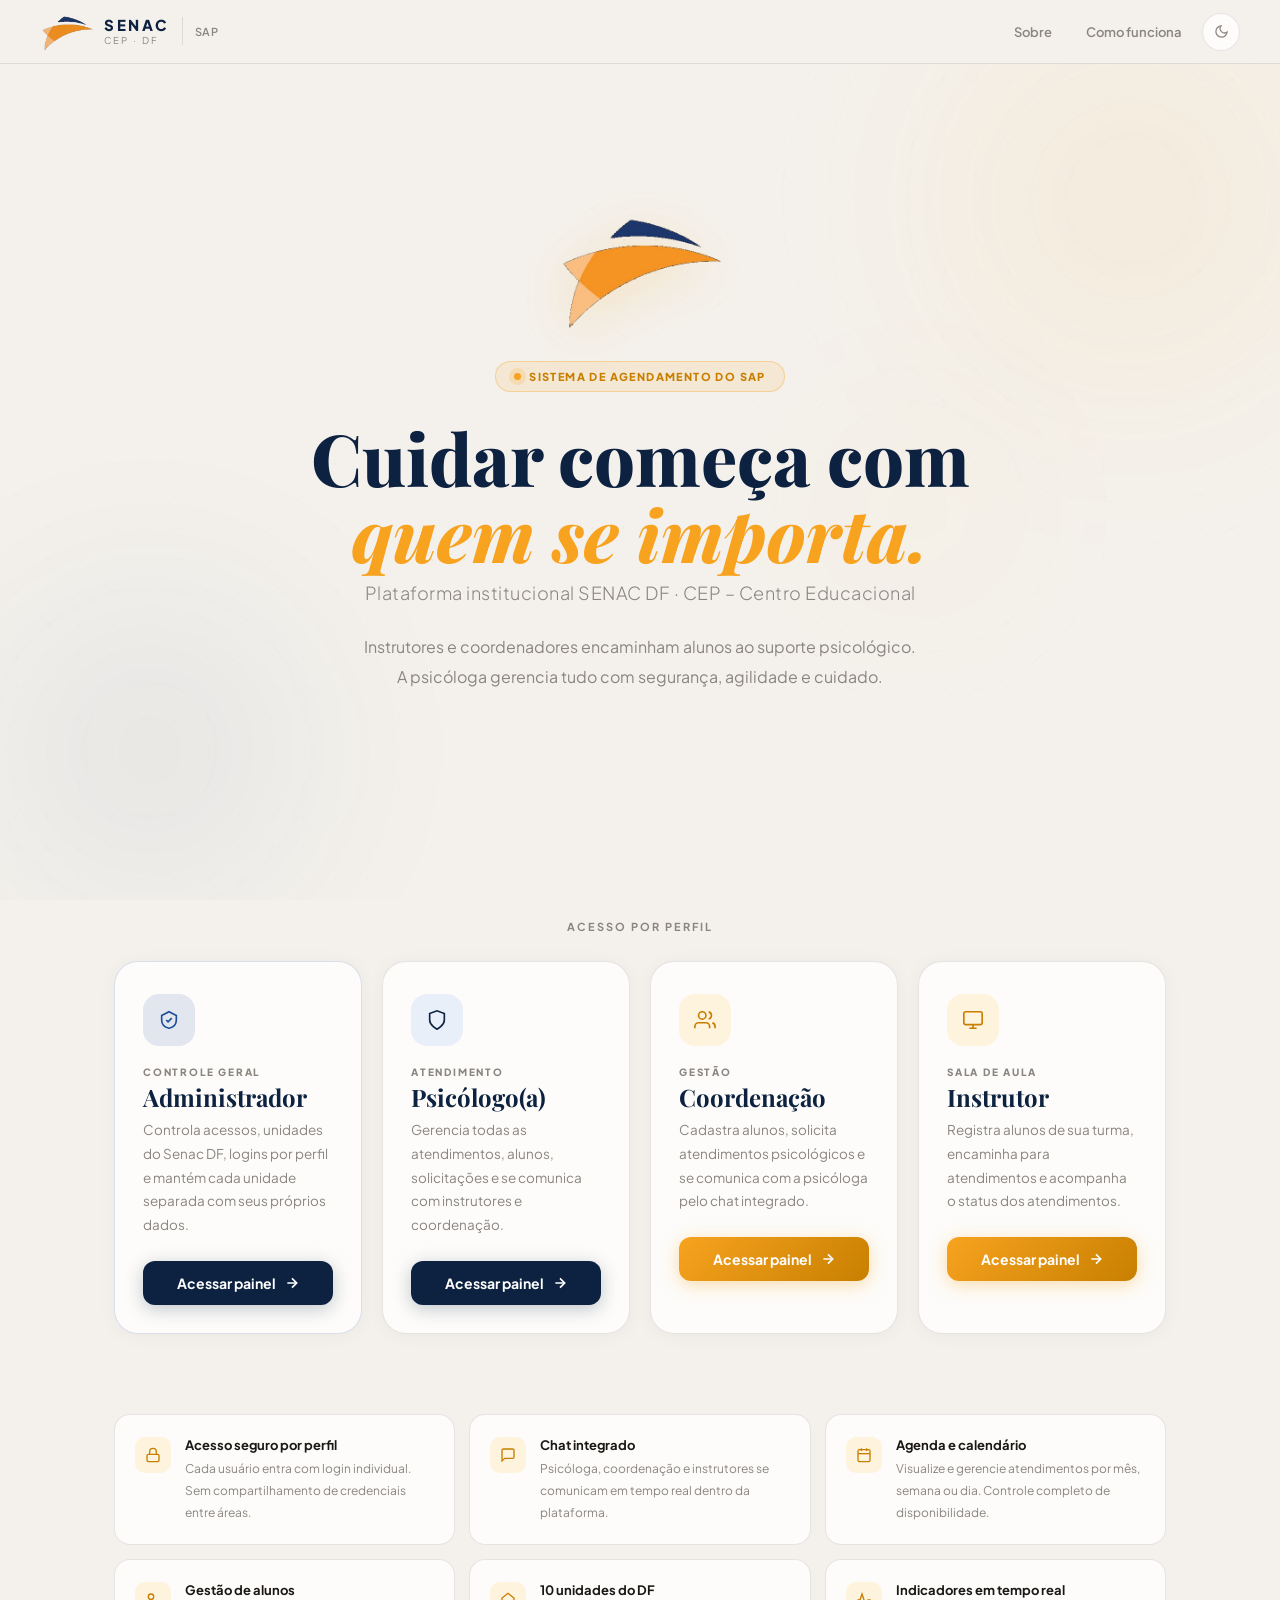
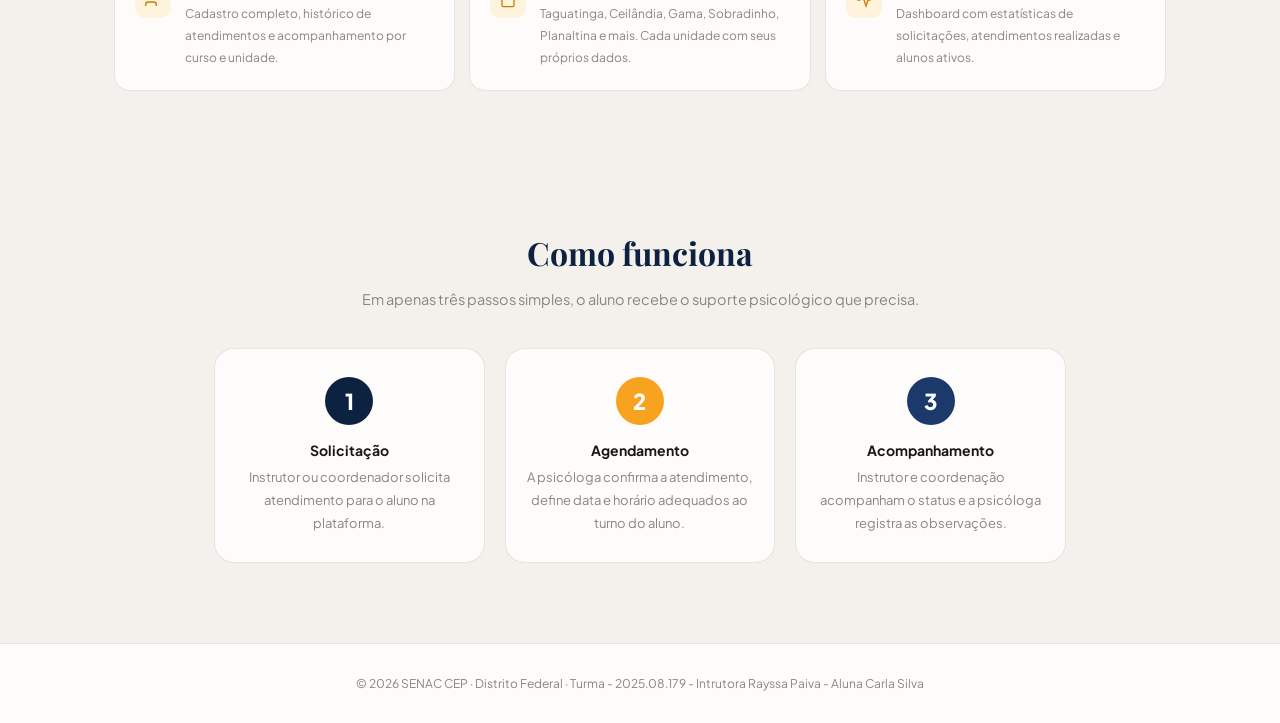
==== index.html @ 50d4f81c "Add files via upload" ====
<!DOCTYPE html>
<html lang="pt-BR">
<head>
  <meta charset="UTF-8"><meta name="viewport" content="width=device-width,initial-scale=1.0">
  <title>SAP SENAC DF — Sistema de Apoio Psicológico</title>
  <link rel="preconnect" href="https://fonts.googleapis.com">
  <link href="https://fonts.googleapis.com/css2?family=Playfair+Display:ital,wght@0,700;0,800;1,700&family=Plus+Jakarta+Sans:wght@300;400;500;600;700;800&display=swap" rel="stylesheet">
  <link rel="stylesheet" href="css/index.css">
</head>
<body>

<!-- TOPNAV -->
<nav class="topnav">
  <div class="topnav-brand">
    <div class="topnav-logo">
<img class="topnav-senac-svg" src="senasc.png" alt="Logo do Senac em PNG">
      <div>
        <div class="topnav-name">SENAC</div>
        <div class="topnav-sub">CEP · DF</div>
      </div>
    </div>
    <div class="topnav-divider"></div>
    <span style="font-size:11px;font-weight:600;color:var(--ink-soft);letter-spacing:.5px">SAP</span>
  </div>
  <div class="topnav-links">
    <a class="topnav-link" href="#sobre">Sobre</a>
    <a class="topnav-link" href="#como-funciona">Como funciona</a>
    <button class="btn-theme" onclick="toggleTheme()">
      <svg id="ico-moon" viewBox="0 0 24 24"><path d="M21 12.79A9 9 0 1 1 11.21 3 7 7 0 0 0 21 12.79z"/></svg>
      <svg id="ico-sun" style="display:none" viewBox="0 0 24 24"><circle cx="12" cy="12" r="5"/><line x1="12" y1="1" x2="12" y2="3"/><line x1="12" y1="21" x2="12" y2="23"/><line x1="4.22" y1="4.22" x2="5.64" y2="5.64"/><line x1="18.36" y1="18.36" x2="19.78" y2="19.78"/><line x1="1" y1="12" x2="3" y2="12"/><line x1="21" y1="12" x2="23" y2="12"/></svg>
    </button>
  </div>
</nav>

<!-- HERO -->
<section class="hero">
  <div class="hero-bg">
    <div class="hero-grid"></div>
    <div class="hero-blob hero-blob-1"></div>
    <div class="hero-blob hero-blob-2"></div>
    <div class="hero-blob hero-blob-3"></div>
  </div>
  <div class="hero-inner">
    <div class="hero-logo-wrap">
<img class="hero-logo-svg" src="senasc.png" alt="Logo do Senac em PNG">
    </div>
    <div class="hero-badge"><span class="hero-badge-dot"></span>Sistema de Agendamento do SAP</div>
    <h1 class="hero-title">Cuidar começa com<em>quem se importa.</em></h1>
    <p class="hero-title-line2">Plataforma institucional SENAC DF · CEP – Centro Educacional</p>
    <p class="hero-desc">Instrutores e coordenadores encaminham alunos ao suporte psicológico. A psicóloga gerencia tudo com segurança, agilidade e cuidado.</p>
  </div>
</section>

<!-- CARDS -->
<section class="cards-section">
  <p class="cards-label">Acesso por perfil</p>
  <div class="cards-grid">


    <!-- ADMINISTRADOR -->
    <div class="role-card card-admin">
      <div class="card-icon-wrap icon-admin">
        <svg viewBox="0 0 24 24"><path d="M12 3l8 4v5c0 5-3.5 8-8 9-4.5-1-8-4-8-9V7l8-4z"/><path d="M9 12l2 2 4-4"/></svg>
      </div>
      <div class="card-kicker">Controle geral</div>
      <div class="card-name">Administrador</div>
      <div class="card-desc">Controla acessos, unidades do Senac DF, logins por perfil e mantém cada unidade separada com seus próprios dados.</div>
      <button class="card-btn btn-navy" onclick="window.location.href='index.html?perfil=administrador'">
        Acessar painel
        <svg viewBox="0 0 24 24"><line x1="5" y1="12" x2="19" y2="12"/><polyline points="12 5 19 12 12 19"/></svg>
      </button>
    </div>

    <!-- PSICÓLOGO -->
    <div class="role-card card-psico">
      <div class="card-icon-wrap icon-psico">
        <svg viewBox="0 0 24 24"><path d="M12 22s8-4 8-10V5l-8-3-8 3v7c0 6 8 10 8 10z"/></svg>
      </div>
      <div class="card-kicker">Atendimento</div>
      <div class="card-name">Psicólogo(a)</div>
      <div class="card-desc">Gerencia todas as atendimentos, alunos, solicitações e se comunica com instrutores e coordenação.</div>
      <button class="card-btn btn-navy" onclick="window.location.href='index.html?perfil=psicologa'">
        Acessar painel
        <svg viewBox="0 0 24 24"><line x1="5" y1="12" x2="19" y2="12"/><polyline points="12 5 19 12 12 19"/></svg>
      </button>
    </div>

    <!-- COORDENAÇÃO -->
    <div class="role-card card-coord">
      <div class="card-icon-wrap icon-coord">
        <svg viewBox="0 0 24 24"><path d="M17 21v-2a4 4 0 0 0-4-4H5a4 4 0 0 0-4 4v2"/><circle cx="9" cy="7" r="4"/><path d="M23 21v-2a4 4 0 0 0-3-3.87"/><path d="M16 3.13a4 4 0 0 1 0 7.75"/></svg>
      </div>
      <div class="card-kicker">Gestão</div>
      <div class="card-name">Coordenação</div>
      <div class="card-desc">Cadastra alunos, solicita atendimentos psicológicos e se comunica com a psicóloga pelo chat integrado.</div>
      <button class="card-btn btn-orange" onclick="window.location.href='index.html?perfil=coordenacao'">
        Acessar painel
        <svg viewBox="0 0 24 24"><line x1="5" y1="12" x2="19" y2="12"/><polyline points="12 5 19 12 12 19"/></svg>
      </button>
    </div>

    <!-- INSTRUTOR -->
    <div class="role-card card-coord">
      <div class="card-icon-wrap icon-inst">
        <svg viewBox="0 0 24 24"><rect x="2" y="3" width="20" height="14" rx="2"/><path d="M8 21h8M12 17v4"/></svg>
      </div>
      <div class="card-kicker">Sala de Aula</div>
      <div class="card-name">Instrutor</div>
      <div class="card-desc">Registra alunos de sua turma, encaminha para atendimentos e acompanha o status dos atendimentos.</div>
      <button class="card-btn btn-orange" onclick="window.location.href='index.html?perfil=instrutor'">
        Acessar painel
        <svg viewBox="0 0 24 24"><line x1="5" y1="12" x2="19" y2="12"/><polyline points="12 5 19 12 12 19"/></svg>
      </button>
    </div>

  </div>
</section>

<!-- FEATURES -->
<section class="features" id="sobre">
  <div class="features-grid">
    <div class="feat-item">
      <div class="feat-icon"><svg viewBox="0 0 24 24"><rect x="3" y="11" width="18" height="11" rx="2"/><path d="M7 11V7a5 5 0 0 1 10 0v4"/></svg></div>
      <div class="feat-txt"><strong>Acesso seguro por perfil</strong><span>Cada usuário entra com login individual. Sem compartilhamento de credenciais entre áreas.</span></div>
    </div>
    <div class="feat-item">
      <div class="feat-icon"><svg viewBox="0 0 24 24"><path d="M21 15a2 2 0 0 1-2 2H7l-4 4V5a2 2 0 0 1 2-2h14a2 2 0 0 1 2 2z"/></svg></div>
      <div class="feat-txt"><strong>Chat integrado</strong><span>Psicóloga, coordenação e instrutores se comunicam em tempo real dentro da plataforma.</span></div>
    </div>
    <div class="feat-item">
      <div class="feat-icon"><svg viewBox="0 0 24 24"><rect x="3" y="4" width="18" height="18" rx="2"/><line x1="16" y1="2" x2="16" y2="6"/><line x1="8" y1="2" x2="8" y2="6"/><line x1="3" y1="10" x2="21" y2="10"/></svg></div>
      <div class="feat-txt"><strong>Agenda e calendário</strong><span>Visualize e gerencie atendimentos por mês, semana ou dia. Controle completo de disponibilidade.</span></div>
    </div>
    <div class="feat-item">
      <div class="feat-icon"><svg viewBox="0 0 24 24"><path d="M17 21v-2a4 4 0 0 0-4-4H5a4 4 0 0 0-4 4v2"/><circle cx="9" cy="7" r="4"/></svg></div>
      <div class="feat-txt"><strong>Gestão de alunos</strong><span>Cadastro completo, histórico de atendimentos e acompanhamento por curso e unidade.</span></div>
    </div>
    <div class="feat-item">
      <div class="feat-icon"><svg viewBox="0 0 24 24"><path d="M3 9l9-7 9 7v11a2 2 0 0 1-2 2H5a2 2 0 0 1-2-2z"/></svg></div>
      <div class="feat-txt"><strong>10 unidades do DF</strong><span>Taguatinga, Ceilândia, Gama, Sobradinho, Planaltina e mais. Cada unidade com seus próprios dados.</span></div>
    </div>
    <div class="feat-item">
      <div class="feat-icon"><svg viewBox="0 0 24 24"><polyline points="22 12 18 12 15 21 9 3 6 12 2 12"/></svg></div>
      <div class="feat-txt"><strong>Indicadores em tempo real</strong><span>Dashboard com estatísticas de solicitações, atendimentos realizadas e alunos ativos.</span></div>
    </div>
  </div>
</section>

<!-- HOW IT WORKS -->
<section class="section" id="como-funciona" style="padding-bottom:80px">
  <h2 class="section-title">Como funciona</h2>
  <p class="section-sub">Em apenas três passos simples, o aluno recebe o suporte psicológico que precisa.</p>
  <div style="display:grid;grid-template-columns:repeat(3,1fr);gap:20px;margin-top:16px">
    <div style="text-align:center;padding:28px 20px;background:var(--surface);border:1px solid var(--border);border-radius:20px">
      <div style="width:48px;height:48px;border-radius:50%;background:var(--navy);color:#fff;font-family:var(--font);font-size:22px;font-weight:800;display:flex;align-items:center;justify-content:center;margin:0 auto 16px" class="step-num">1</div>
      <strong style="display:block;font-size:14px;font-weight:700;color:var(--ink);margin-bottom:6px">Solicitação</strong>
      <span style="font-size:13px;color:var(--ink-soft);line-height:1.7">Instrutor ou coordenador solicita atendimento para o aluno na plataforma.</span>
    </div>
    <div style="text-align:center;padding:28px 20px;background:var(--surface);border:1px solid var(--border);border-radius:20px">
      <div style="width:48px;height:48px;border-radius:50%;background:var(--orange);color:#fff;font-family:var(--font);font-size:22px;font-weight:800;display:flex;align-items:center;justify-content:center;margin:0 auto 16px" class="step-num">2</div>
      <strong style="display:block;font-size:14px;font-weight:700;color:var(--ink);margin-bottom:6px">Agendamento</strong>
      <span style="font-size:13px;color:var(--ink-soft);line-height:1.7">A psicóloga confirma a atendimento, define data e horário adequados ao turno do aluno.</span>
    </div>
    <div style="text-align:center;padding:28px 20px;background:var(--surface);border:1px solid var(--border);border-radius:20px">
      <div style="width:48px;height:48px;border-radius:50%;background:var(--navy-mid);color:#fff;font-family:var(--font);font-size:22px;font-weight:800;display:flex;align-items:center;justify-content:center;margin:0 auto 16px" class="step-num">3</div>
      <strong style="display:block;font-size:14px;font-weight:700;color:var(--ink);margin-bottom:6px">Acompanhamento</strong>
      <span style="font-size:13px;color:var(--ink-soft);line-height:1.7">Instrutor e coordenação acompanham o status e a psicóloga registra as observações.</span>
    </div>
  </div>
</section>

<footer class="foot">© 2026 SENAC CEP · Distrito Federal · Turma - 2025.08.179 - Intrutora Rayssa Paiva - Aluna Carla Silva</footer>

<!-- SELEÇÃO DE PERFIL (modal overlay igual ao original) -->
<div id="modal-perfil" style="display:none;position:fixed;inset:0;z-index:200;background:rgba(10,10,8,.55);backdrop-filter:blur(6px);align-items:center;justify-content:center">
  <div style="background:var(--surface);border-radius:24px;padding:40px;max-width:480px;width:90%;border:1px solid var(--border);box-shadow:0 24px 80px rgba(0,0,0,.18)">
    <div style="display:flex;align-items:center;justify-content:space-between;margin-bottom:24px">
      <div style="display:flex;align-items:center;gap:12px">
        <img src="senasc.png" alt="Logo SENAC" style="height:42px;width:auto;object-fit:contain;flex-shrink:0;">
        <h2 style="font-family:var(--serif);font-size:24px;font-weight:700;color:var(--navy)" id="modal-title">Acessar Painel</h2>
      </div>
      <button onclick="fecharModal()" style="background:none;border:none;cursor:pointer;color:var(--ink-soft);width:32px;height:32px;border-radius:8px;display:flex;align-items:center;justify-content:center;flex-shrink:0">
        <svg width="18" height="18" viewBox="0 0 24 24" fill="none" stroke="currentColor" stroke-width="2"><line x1="18" y1="6" x2="6" y2="18"/><line x1="6" y1="6" x2="18" y2="18"/></svg>
      </button>
    </div>
    <!-- Conteúdo do login é injetado via JS -->
    <div id="modal-body"></div>
  </div>
</div>

<script src="js/app.js"></script>
<script src="js/index.js"></script>
</body>
</html>
---- css/index.css ----
*,*::before,*::after{box-sizing:border-box;margin:0;padding:0}
    :root{
      --orange:#F7A320;--orange-d:#C87F00;--orange-light:#FEF3DC;
      --navy:#0D2240;--navy-mid:#1B3A6B;--navy-light:#E8EFF8;
      --bg:#F4F1EC;--surface:#FDFCFA;--ink:#1A1714;--ink-mid:#4A4540;--ink-soft:#8A8580;
      --border:rgba(26,23,20,.1);
      --font:'Plus Jakarta Sans',system-ui,sans-serif;--serif:'Playfair Display',Georgia,serif
    }
    [data-theme="dark"]{
      --bg:#0E0C09;--surface:#1A1814;--ink:#EDE8E0;--ink-mid:#ABA69E;--ink-soft:#6E6A62;
      --border:rgba(237,232,224,.1);--navy-light:rgba(27,58,107,.3);--orange-light:rgba(247,163,32,.12)
    }
    html,body{height:100%}
    body{font-family:var(--font);background:var(--bg);color:var(--ink);-webkit-font-smoothing:antialiased;transition:background .3s,color .3s;overflow-x:hidden}

    /* ── TOPNAV ── */
    .topnav{position:fixed;top:0;left:0;right:0;z-index:100;padding:0 40px;height:64px;display:flex;align-items:center;justify-content:space-between;background:rgba(244,241,236,.88);backdrop-filter:blur(18px);border-bottom:1px solid var(--border);transition:background .3s}
    [data-theme="dark"] .topnav{background:rgba(14,12,9,.88)}
    .topnav-brand{display:flex;align-items:center;gap:12px}
    .topnav-logo{display:flex;align-items:center;gap:10px}
    .topnav-senac-svg{width:54px;height:auto;display:block;object-fit:contain;mix-blend-mode:multiply}
    .topnav-name{font-size:15px;font-weight:800;color:var(--navy);letter-spacing:2.5px;text-transform:uppercase;line-height:1}
    [data-theme="dark"] .topnav-name{color:#FAC464}
    .topnav-sub{font-size:9.5px;color:var(--ink-soft);letter-spacing:2px;text-transform:uppercase;margin-top:2px}
    .topnav-divider{width:1px;height:28px;background:var(--border)}
    .topnav-links{display:flex;align-items:center;gap:6px}
    .topnav-link{font-size:13px;font-weight:600;color:var(--ink-soft);padding:8px 14px;border-radius:8px;cursor:pointer;transition:all .2s;text-decoration:none;border:none;background:none;font-family:var(--font)}
    .topnav-link:hover{color:var(--ink);background:rgba(26,23,20,.06)}
    .btn-theme{width:38px;height:38px;border-radius:50%;background:var(--surface);border:1px solid var(--border);cursor:pointer;display:flex;align-items:center;justify-content:center;color:var(--ink-soft);transition:all .2s}
    .btn-theme svg{width:15px;height:15px;stroke:currentColor;fill:none;stroke-width:2}
    .btn-theme:hover{color:var(--orange)}

    /* ── HERO ── */
    .hero{min-height:100vh;display:flex;flex-direction:column;align-items:center;justify-content:center;padding:100px 24px 60px;position:relative;overflow:hidden}
    .hero-bg{position:absolute;inset:0;pointer-events:none;z-index:0}
    .hero-blob{position:absolute;border-radius:50%;filter:blur(80px);opacity:.55}
    .hero-blob-1{width:600px;height:600px;background:radial-gradient(circle,rgba(247,163,32,.18),transparent 70%);top:-100px;right:-150px}
    .hero-blob-2{width:500px;height:500px;background:radial-gradient(circle,rgba(27,58,107,.14),transparent 70%);bottom:-100px;left:-100px}
    .hero-blob-3{width:300px;height:300px;background:radial-gradient(circle,rgba(247,163,32,.1),transparent 70%);top:40%;left:60%}
    [data-theme="dark"] .hero-blob-1{opacity:.35}
    [data-theme="dark"] .hero-blob-2{opacity:.25}

    /* subtle dot grid */
    .hero-grid{position:absolute;inset:0;background-image:radial-gradient(rgba(26,23,20,.1) 1px,transparent 1px);background-size:32px 32px;opacity:.35}
    [data-theme="dark"] .hero-grid{background-image:radial-gradient(rgba(237,232,224,.08) 1px,transparent 1px);opacity:.6}

    .hero-inner{position:relative;z-index:1;display:flex;flex-direction:column;align-items:center;text-align:center;max-width:780px}

    .hero-badge{display:inline-flex;align-items:center;gap:8px;padding:8px 18px;border-radius:999px;background:rgba(247,163,32,.12);border:1px solid rgba(247,163,32,.35);font-size:11px;font-weight:800;letter-spacing:1.4px;text-transform:uppercase;color:var(--orange-d);margin-bottom:28px;animation:fadeUp .6s ease both}
    [data-theme="dark"] .hero-badge{color:#FAC464;background:rgba(247,163,32,.14);border-color:rgba(247,163,32,.3)}
    .hero-badge-dot{width:7px;height:7px;border-radius:50%;background:var(--orange);box-shadow:0 0 0 5px rgba(247,163,32,.18);animation:pulse 2.5s infinite}
    @keyframes pulse{0%,100%{box-shadow:0 0 0 5px rgba(247,163,32,.18)}50%{box-shadow:0 0 0 8px rgba(247,163,32,.08)}}

    .hero-logo-wrap{margin-bottom:24px;animation:fadeUp .65s .05s ease both}
    .hero-logo-svg{width:170px;max-width:52vw;height:auto;display:block;object-fit:contain;filter:drop-shadow(0 10px 26px rgba(247,163,32,.22));mix-blend-mode:screen}

    .hero-title{font-family:var(--serif);font-size:clamp(46px,6vw,72px);font-weight:800;color:var(--navy);line-height:1.05;margin-bottom:10px;animation:fadeUp .7s .1s ease both}
    [data-theme="dark"] .hero-title{color:#EDE8E0}
    .hero-title em{color:var(--orange);font-style:italic;display:block}
    .hero-title-line2{font-family:var(--font);font-size:clamp(14px,2vw,18px);font-weight:300;color:var(--ink-soft);letter-spacing:.5px;margin-bottom:28px;animation:fadeUp .7s .18s ease both}

    .hero-desc{font-size:16px;color:var(--ink-soft);line-height:1.9;max-width:560px;margin-bottom:48px;animation:fadeUp .7s .24s ease both}

    @keyframes fadeUp{from{opacity:0;transform:translateY(22px)}to{opacity:1;transform:translateY(0)}}

    /* ── CARDS ── */
    .cards-section{padding:20px 24px 80px;max-width:1100px;margin:0 auto;animation:fadeUp .7s .3s ease both;position:relative;z-index:1}
    .cards-label{text-align:center;font-size:11px;font-weight:700;letter-spacing:2px;text-transform:uppercase;color:var(--ink-soft);margin-bottom:28px}
    .cards-grid{display:grid;grid-template-columns:repeat(4,1fr);gap:20px}
    @media(max-width:1100px){.cards-grid{grid-template-columns:repeat(2,1fr)}}
    @media(max-width:780px){.cards-grid{grid-template-columns:1fr}}

    .role-card{background:var(--surface);border:1px solid var(--border);border-radius:24px;padding:32px 28px 28px;cursor:pointer;transition:all .25s;position:relative;overflow:hidden;box-shadow:0 2px 20px rgba(26,23,20,.04)}
    .role-card::before{content:'';position:absolute;top:0;left:0;right:0;height:3px;border-radius:24px 24px 0 0;background:var(--card-accent,var(--orange));transform:scaleX(0);transform-origin:left;transition:transform .3s}
    .role-card:hover{transform:translateY(-5px);box-shadow:0 16px 48px rgba(26,23,20,.1);border-color:rgba(247,163,32,.35)}
    .role-card:hover::before{transform:scaleX(1)}
    [data-theme="dark"] .role-card{background:#1A1814;border-color:rgba(237,232,224,.1);box-shadow:0 2px 20px rgba(0,0,0,.2)}
    [data-theme="dark"] .role-card:hover{box-shadow:0 16px 48px rgba(0,0,0,.35);border-color:rgba(247,163,32,.3)}

    .card-admin{--card-accent:linear-gradient(90deg,#2d7ff9,#1B4E9B)}
    .card-psico{--card-accent:linear-gradient(90deg,var(--navy),var(--navy-mid))}
    .card-coord{--card-accent:linear-gradient(90deg,var(--orange),var(--orange-d))}

    .card-icon-wrap{width:52px;height:52px;border-radius:16px;display:flex;align-items:center;justify-content:center;margin-bottom:20px}
    .card-icon-wrap svg{width:22px;height:22px;stroke:currentColor;fill:none;stroke-width:1.8}
    .icon-admin{background:#EAF3FF;color:#1B4E9B}
    .icon-psico{background:var(--navy-light);color:var(--navy)}
    .icon-coord{background:var(--orange-light);color:var(--orange-d)}
    .icon-inst{background:var(--orange-light);color:var(--orange-d)}
    [data-theme="dark"] .icon-admin{background:rgba(45,127,249,.15);color:#7ab8e0}
    [data-theme="dark"] .icon-psico{background:rgba(27,58,107,.3);color:#A0B8E0}
    [data-theme="dark"] .icon-coord,[data-theme="dark"] .icon-inst{background:rgba(247,163,32,.15);color:#FAC464}

    .card-kicker{font-size:10px;font-weight:800;letter-spacing:1.8px;text-transform:uppercase;color:var(--ink-soft);margin-bottom:6px}
    .card-name{font-family:var(--serif);font-size:24px;font-weight:700;color:var(--navy);margin-bottom:8px;line-height:1.1}
    [data-theme="dark"] .card-name{color:#EDE8E0}
    .card-desc{font-size:13.5px;color:var(--ink-soft);line-height:1.75;margin-bottom:24px}

    .card-btn{width:100%;padding:13px 20px;border-radius:12px;font-family:var(--font);font-size:14px;font-weight:700;cursor:pointer;display:flex;align-items:center;justify-content:center;gap:8px;transition:all .22s;border:none}
    .card-btn svg{width:16px;height:16px;stroke:currentColor;fill:none;stroke-width:2.5;transition:transform .2s}
    .card-btn:hover svg{transform:translateX(3px)}
    .btn-navy{background:var(--navy);color:#fff;box-shadow:0 4px 18px rgba(13,34,64,.25)}
    .btn-navy:hover{background:var(--navy-mid);box-shadow:0 8px 28px rgba(13,34,64,.38)}
    .btn-orange{background:linear-gradient(135deg,var(--orange),var(--orange-d));color:#fff;box-shadow:0 4px 18px rgba(247,163,32,.35)}
    .btn-orange:hover{transform:translateY(-2px);box-shadow:0 8px 28px rgba(247,163,32,.5)}
    .btn-blue{background:linear-gradient(135deg,#2d7ff9,#1B4E9B);color:#fff;box-shadow:0 4px 18px rgba(29,78,155,.28)}
    .btn-blue:hover{transform:translateY(-2px);box-shadow:0 8px 28px rgba(29,78,155,.4)}

    /* ── FEATURES strip ── */
    .features{padding:0 24px 80px;max-width:1100px;margin:0 auto}
    .features-grid{display:grid;grid-template-columns:repeat(3,1fr);gap:14px}
    @media(max-width:780px){.features-grid{grid-template-columns:1fr}}
    .feat-item{background:var(--surface);border:1px solid var(--border);border-radius:16px;padding:22px 20px;display:flex;align-items:flex-start;gap:14px}
    [data-theme="dark"] .feat-item{background:#1A1814;border-color:rgba(237,232,224,.08)}
    .feat-icon{width:36px;height:36px;border-radius:10px;background:var(--orange-light);display:flex;align-items:center;justify-content:center;flex-shrink:0}
    .feat-icon svg{width:16px;height:16px;stroke:var(--orange-d);fill:none;stroke-width:2}
    [data-theme="dark"] .feat-icon{background:rgba(247,163,32,.12)}
    [data-theme="dark"] .feat-icon svg{stroke:#FAC464}
    .feat-txt strong{display:block;font-size:13px;font-weight:700;color:var(--ink);margin-bottom:3px}
    .feat-txt span{font-size:12px;color:var(--ink-soft);line-height:1.6}

    /* ── FOOTER ── */
    .foot{text-align:center;padding:32px 24px;font-size:12px;color:var(--ink-soft);border-top:1px solid var(--border);background:var(--surface)}
    [data-theme="dark"] .foot{background:#1A1814}

    /* ── ABOUT / HOW sections (simple anchors) ── */
    .section{padding:60px 24px;max-width:900px;margin:0 auto}
    .section-title{font-family:var(--serif);font-size:32px;font-weight:700;color:var(--navy);margin-bottom:12px;text-align:center}
    [data-theme="dark"] .section-title{color:#EDE8E0}
    .section-sub{font-size:14.5px;color:var(--ink-soft);line-height:1.8;text-align:center;max-width:620px;margin:0 auto 36px}

    /* ── STATS strip inside hero ── */
    .stats-strip{display:flex;gap:32px;justify-content:center;flex-wrap:wrap;margin-bottom:48px;animation:fadeUp .7s .28s ease both}
    .stat-item{text-align:center}
    .stat-num,.step-num{font-family:var(--font);font-size:36px;font-weight:800;color:var(--navy);line-height:1}
    [data-theme="dark"] .stat-num,[data-theme="dark"] .step-num{color:#FAC464}
    .card-admin{border-color:rgba(27,78,155,.16)}
    .icon-admin{background:rgba(27,78,155,.12);color:#1B4E9B}
    .stat-lbl{font-size:11px;color:var(--ink-soft);margin-top:4px;font-weight:600;letter-spacing:.5px}
    .stat-sep{width:1px;height:48px;background:var(--border);align-self:center}
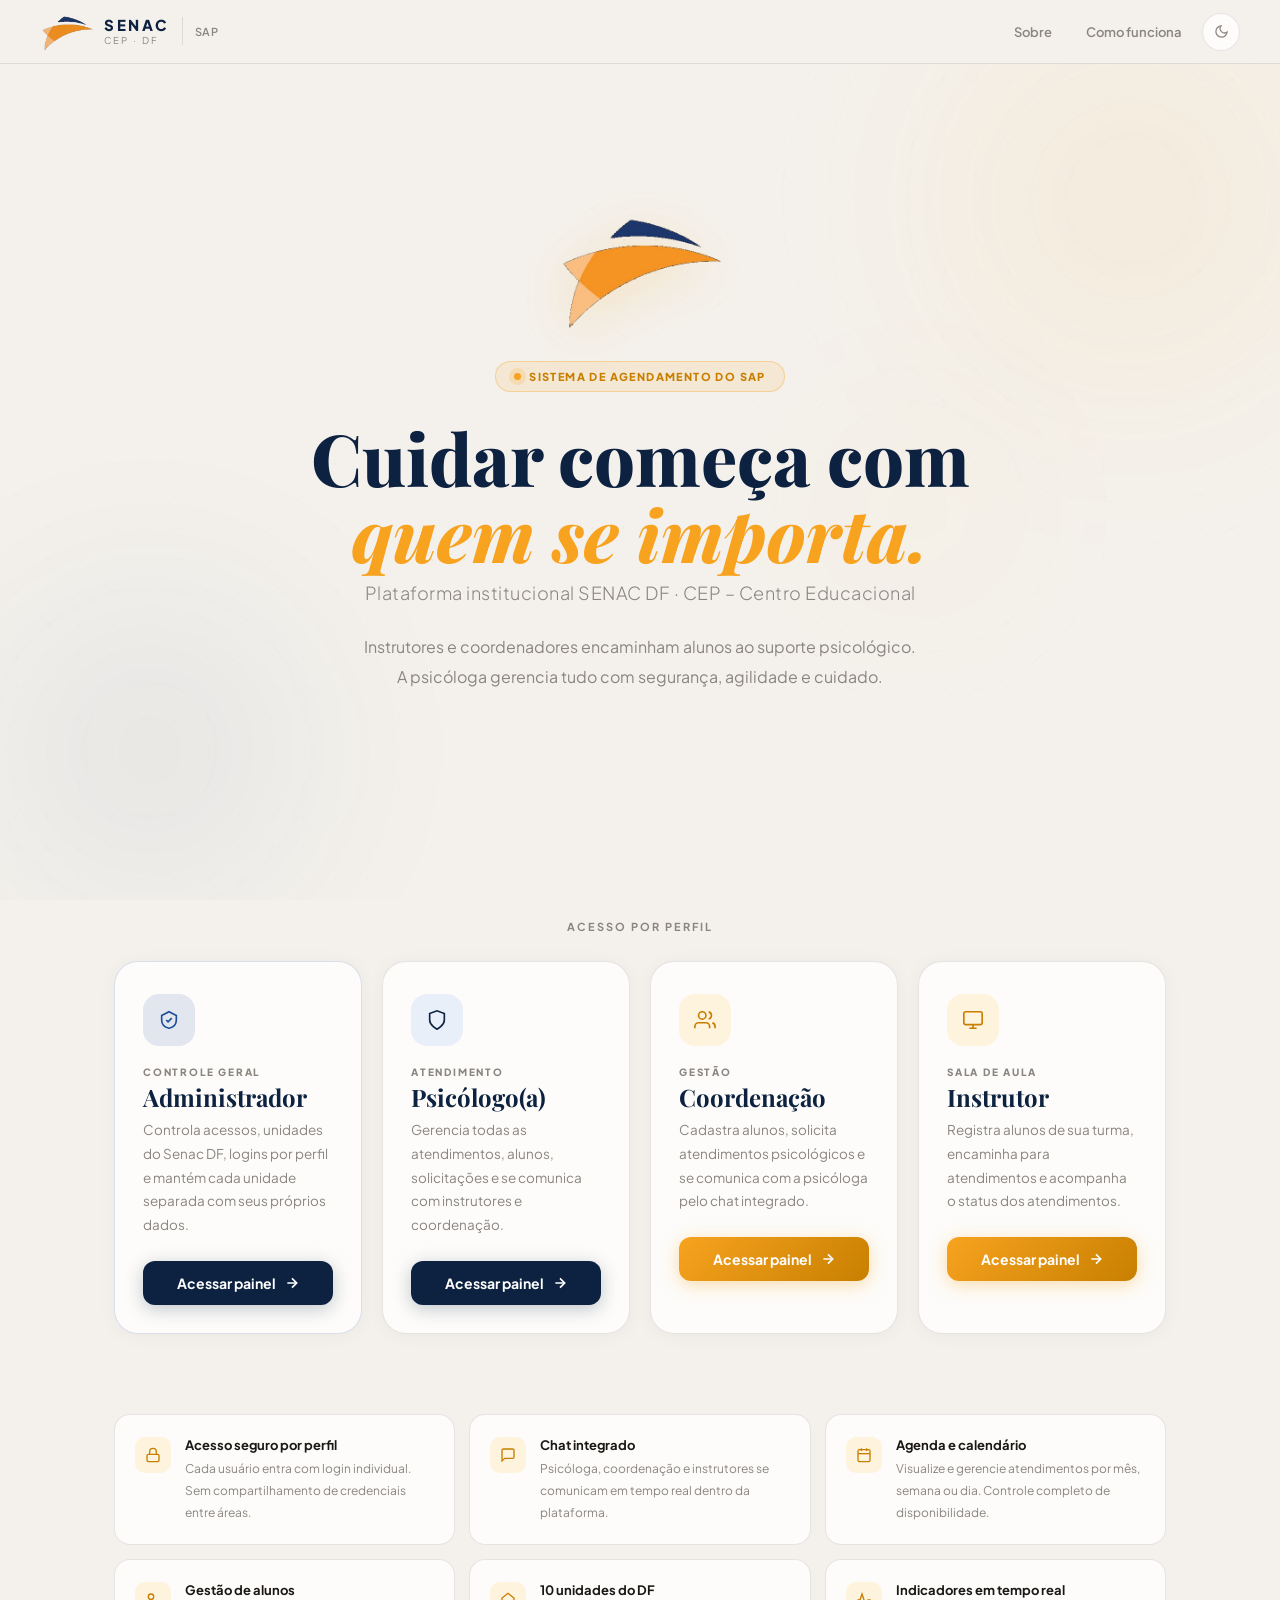
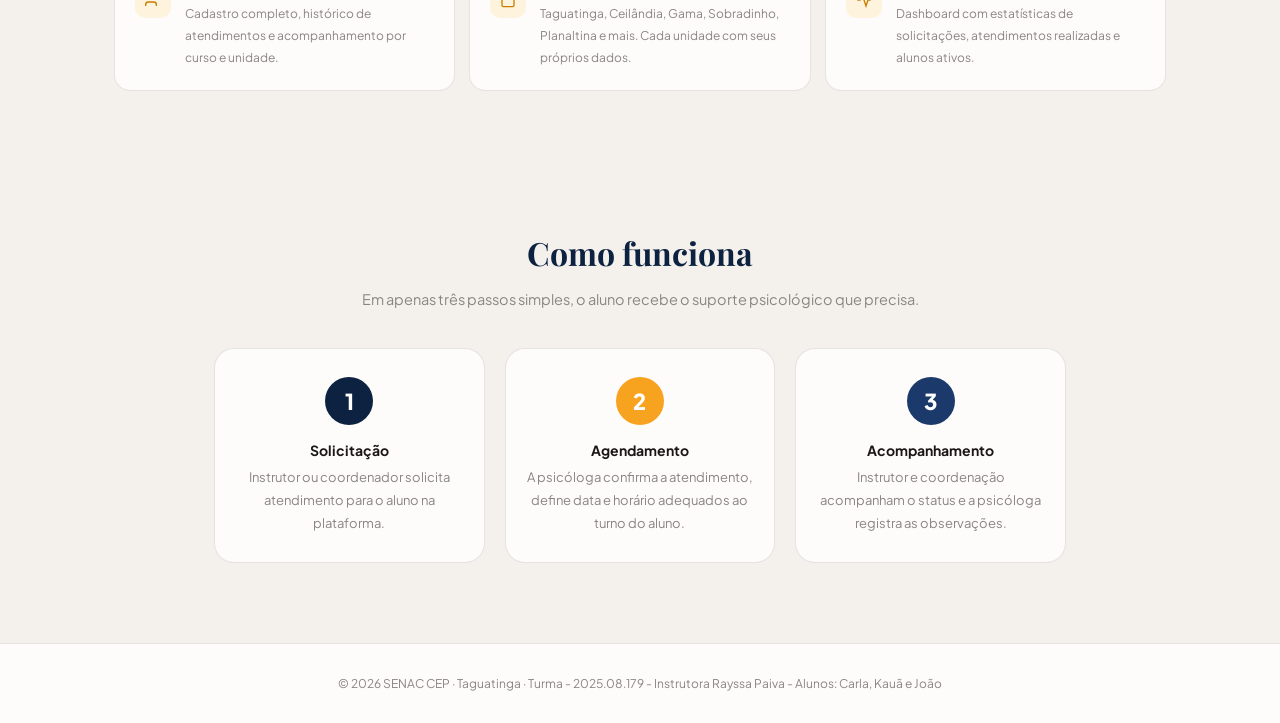
==== commit 2f38b723: "Corrige rodape da pagina inicial" ====
--- a/index.html
+++ b/index.html
@@ -169,7 +169,7 @@
   </div>
 </section>
 
-<footer class="foot">© 2026 SENAC CEP · Distrito Federal · Turma - 2025.08.179 - Intrutora Rayssa Paiva - Aluna Carla Silva</footer>
+<footer class="foot">© 2026 SENAC CEP · Taguatinga · Turma - 2025.08.179 - Instrutora Rayssa Paiva - Alunos: Carla, Kauã e João</footer>
 
 <!-- SELEÇÃO DE PERFIL (modal overlay igual ao original) -->
 <div id="modal-perfil" style="display:none;position:fixed;inset:0;z-index:200;background:rgba(10,10,8,.55);backdrop-filter:blur(6px);align-items:center;justify-content:center">
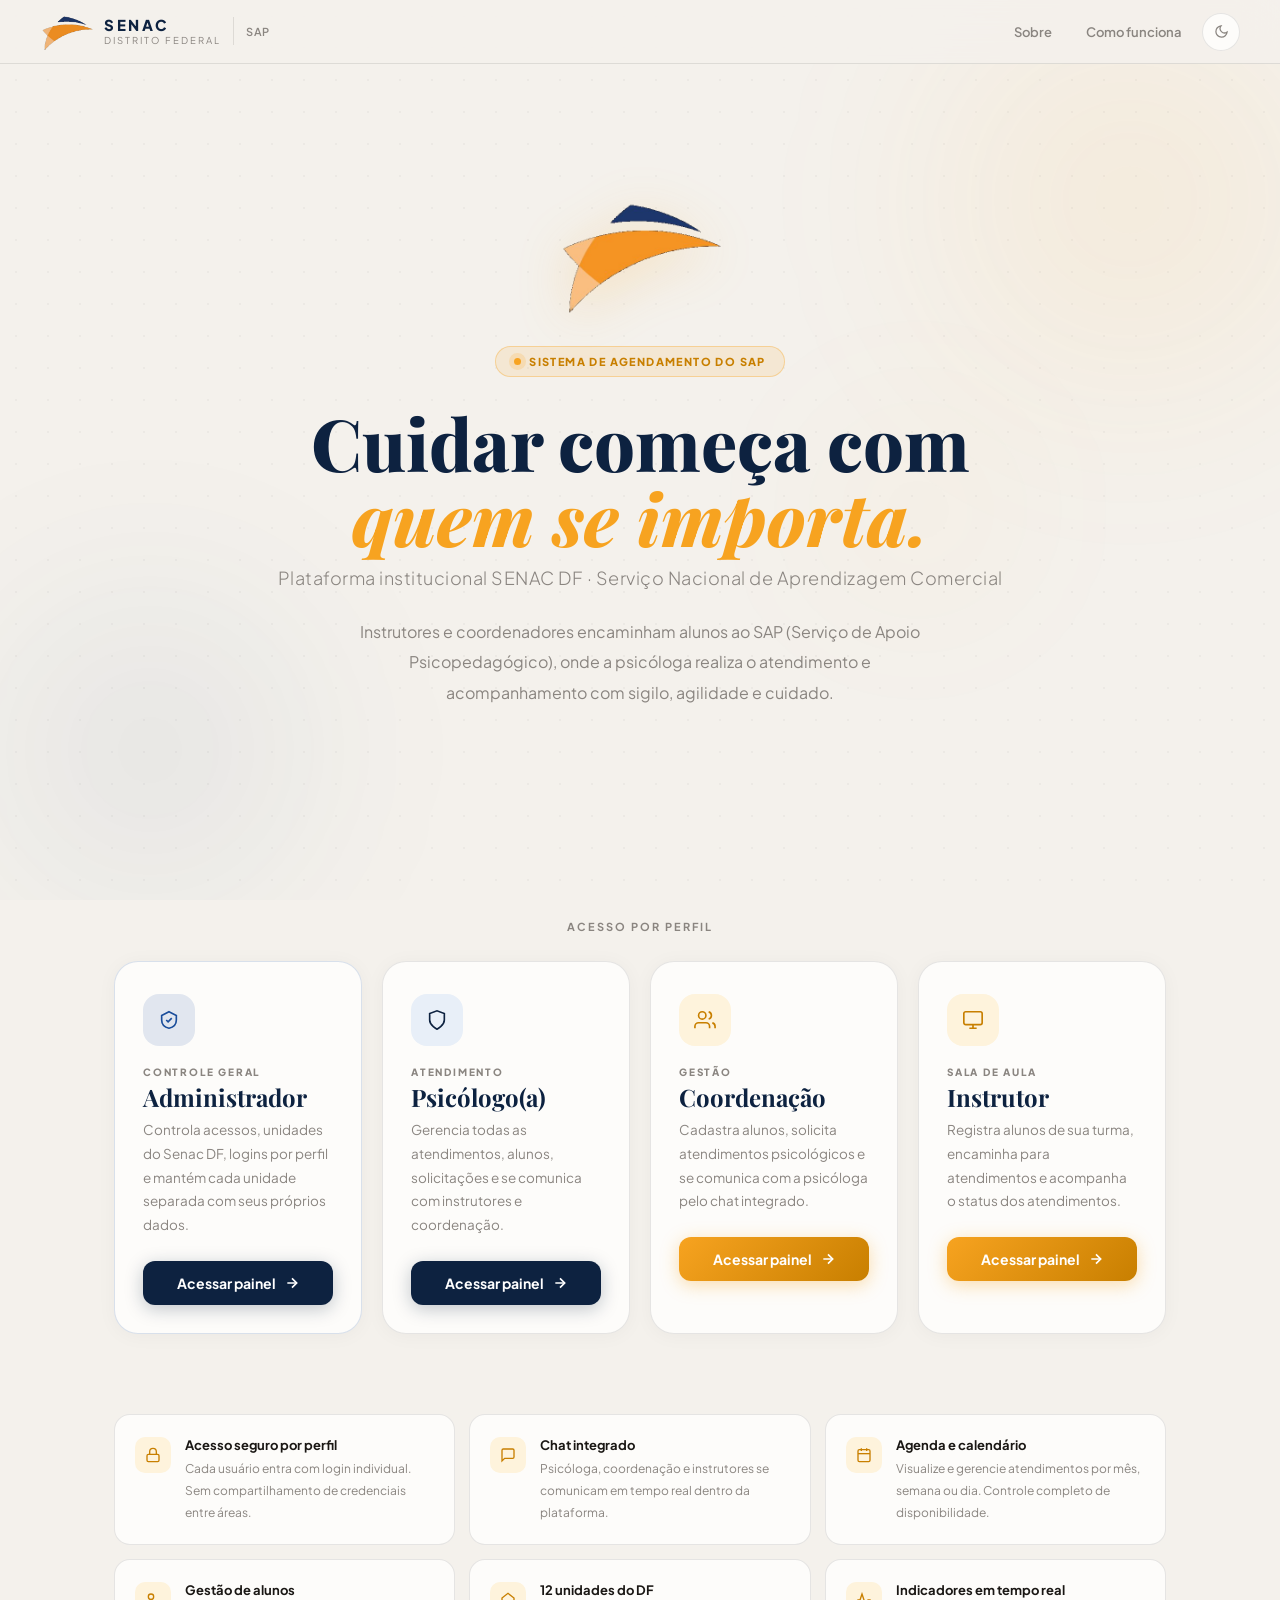
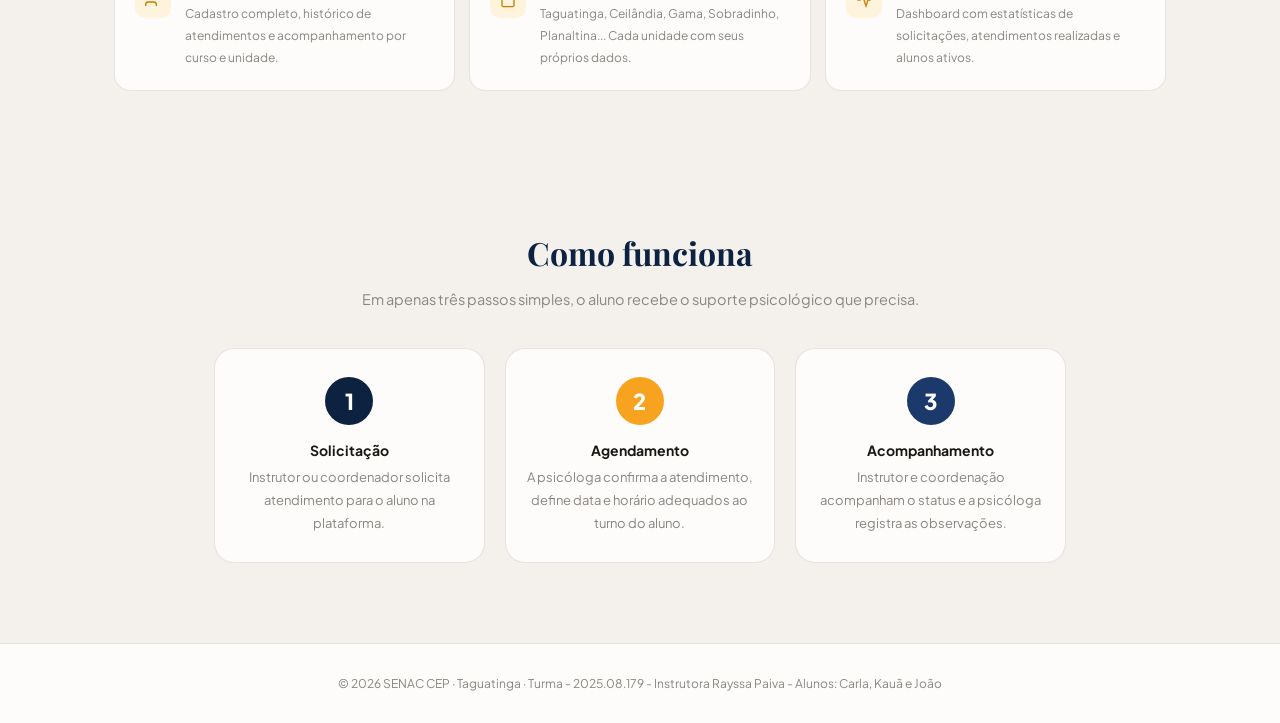
==== commit 5253c364: "Sincroniza pagina inicial com sap_output" ====
--- a/index.html
+++ b/index.html
@@ -16,7 +16,7 @@
 <img class="topnav-senac-svg" src="senasc.png" alt="Logo do Senac em PNG">
       <div>
         <div class="topnav-name">SENAC</div>
-        <div class="topnav-sub">CEP · DF</div>
+        <div class="topnav-sub">Distrito Federal</div>
       </div>
     </div>
     <div class="topnav-divider"></div>
@@ -46,8 +46,8 @@
     </div>
     <div class="hero-badge"><span class="hero-badge-dot"></span>Sistema de Agendamento do SAP</div>
     <h1 class="hero-title">Cuidar começa com<em>quem se importa.</em></h1>
-    <p class="hero-title-line2">Plataforma institucional SENAC DF · CEP – Centro Educacional</p>
-    <p class="hero-desc">Instrutores e coordenadores encaminham alunos ao suporte psicológico. A psicóloga gerencia tudo com segurança, agilidade e cuidado.</p>
+    <p class="hero-title-line2">Plataforma institucional SENAC DF · Serviço Nacional de Aprendizagem Comercial </p>
+    <p class="hero-desc">Instrutores e coordenadores encaminham alunos ao SAP (Serviço de Apoio Psicopedagógico), onde a psicóloga realiza o atendimento e acompanhamento com sigilo, agilidade e cuidado.</p>
   </div>
 </section>
 
@@ -137,7 +137,7 @@
     </div>
     <div class="feat-item">
       <div class="feat-icon"><svg viewBox="0 0 24 24"><path d="M3 9l9-7 9 7v11a2 2 0 0 1-2 2H5a2 2 0 0 1-2-2z"/></svg></div>
-      <div class="feat-txt"><strong>10 unidades do DF</strong><span>Taguatinga, Ceilândia, Gama, Sobradinho, Planaltina e mais. Cada unidade com seus próprios dados.</span></div>
+      <div class="feat-txt"><strong>12 unidades do DF</strong><span>Taguatinga, Ceilândia, Gama, Sobradinho, Planaltina... Cada unidade com seus próprios dados.</span></div>
     </div>
     <div class="feat-item">
       <div class="feat-icon"><svg viewBox="0 0 24 24"><polyline points="22 12 18 12 15 21 9 3 6 12 2 12"/></svg></div>
